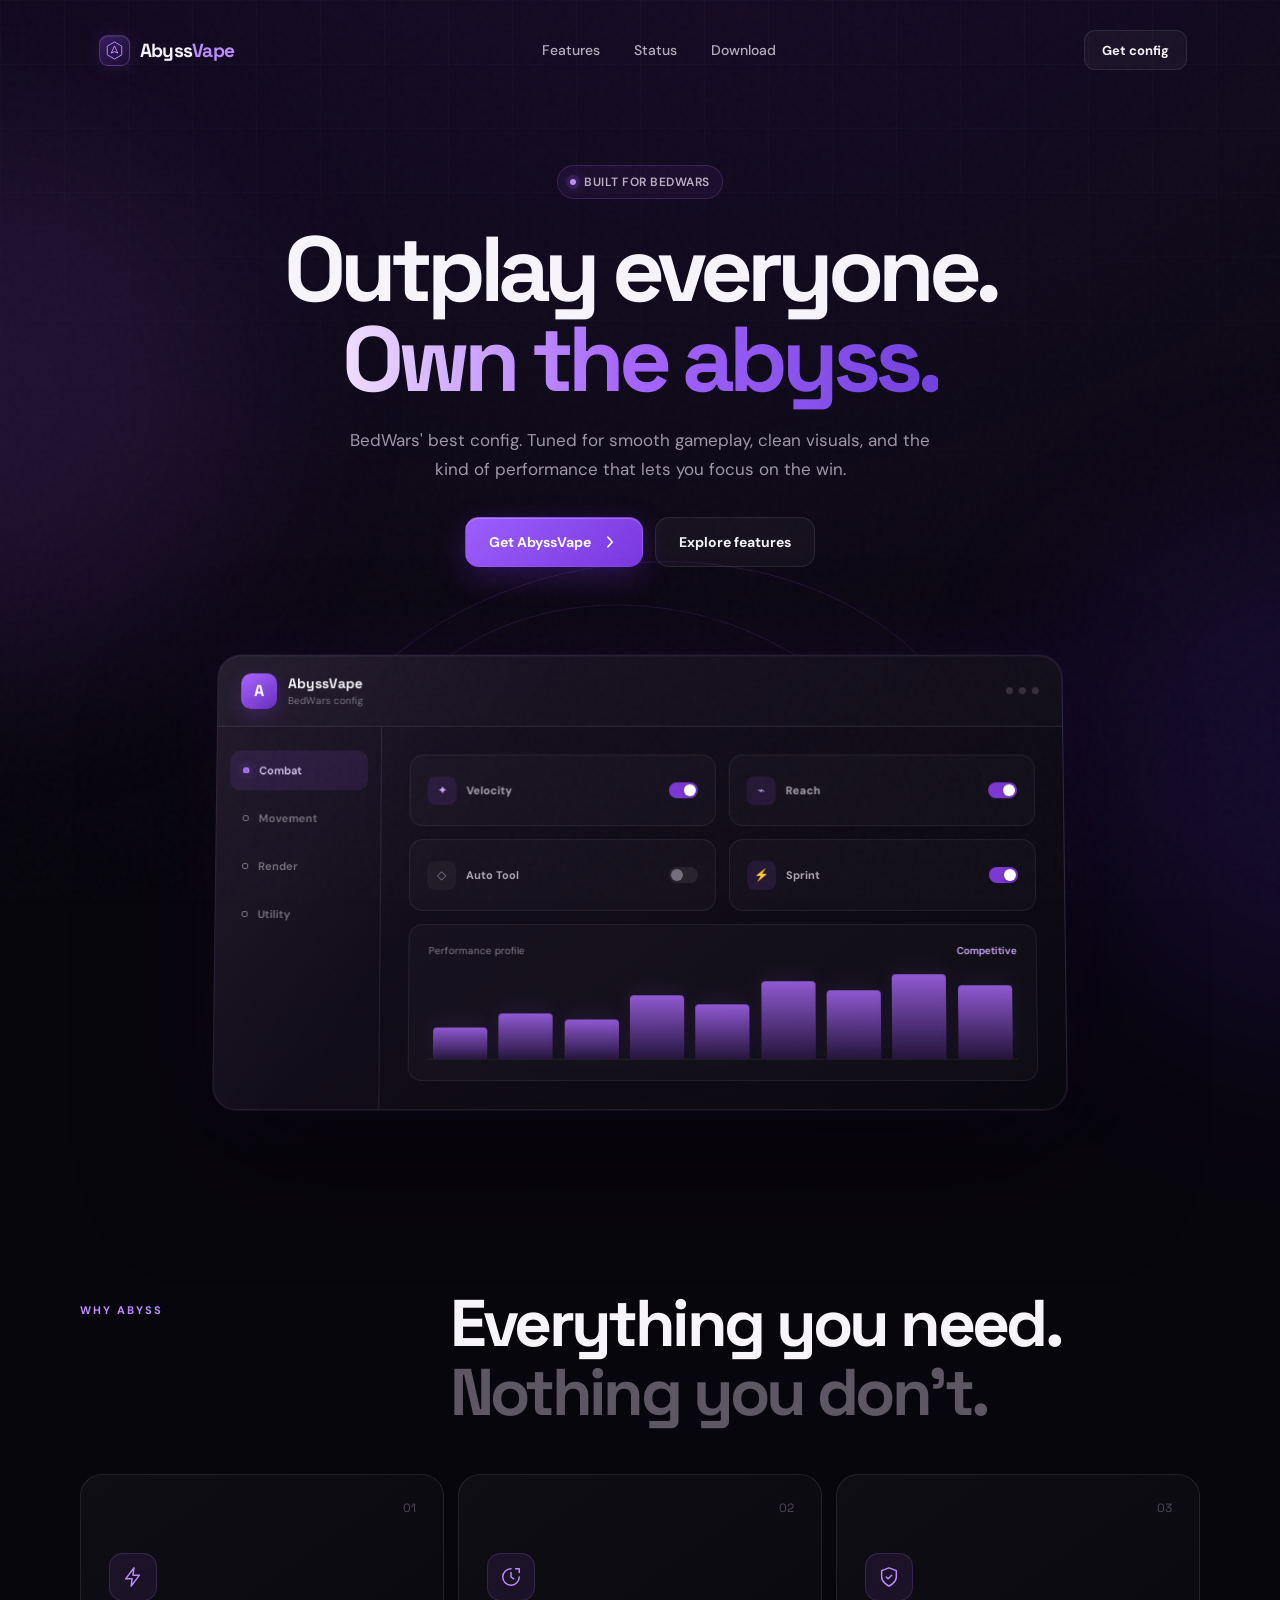
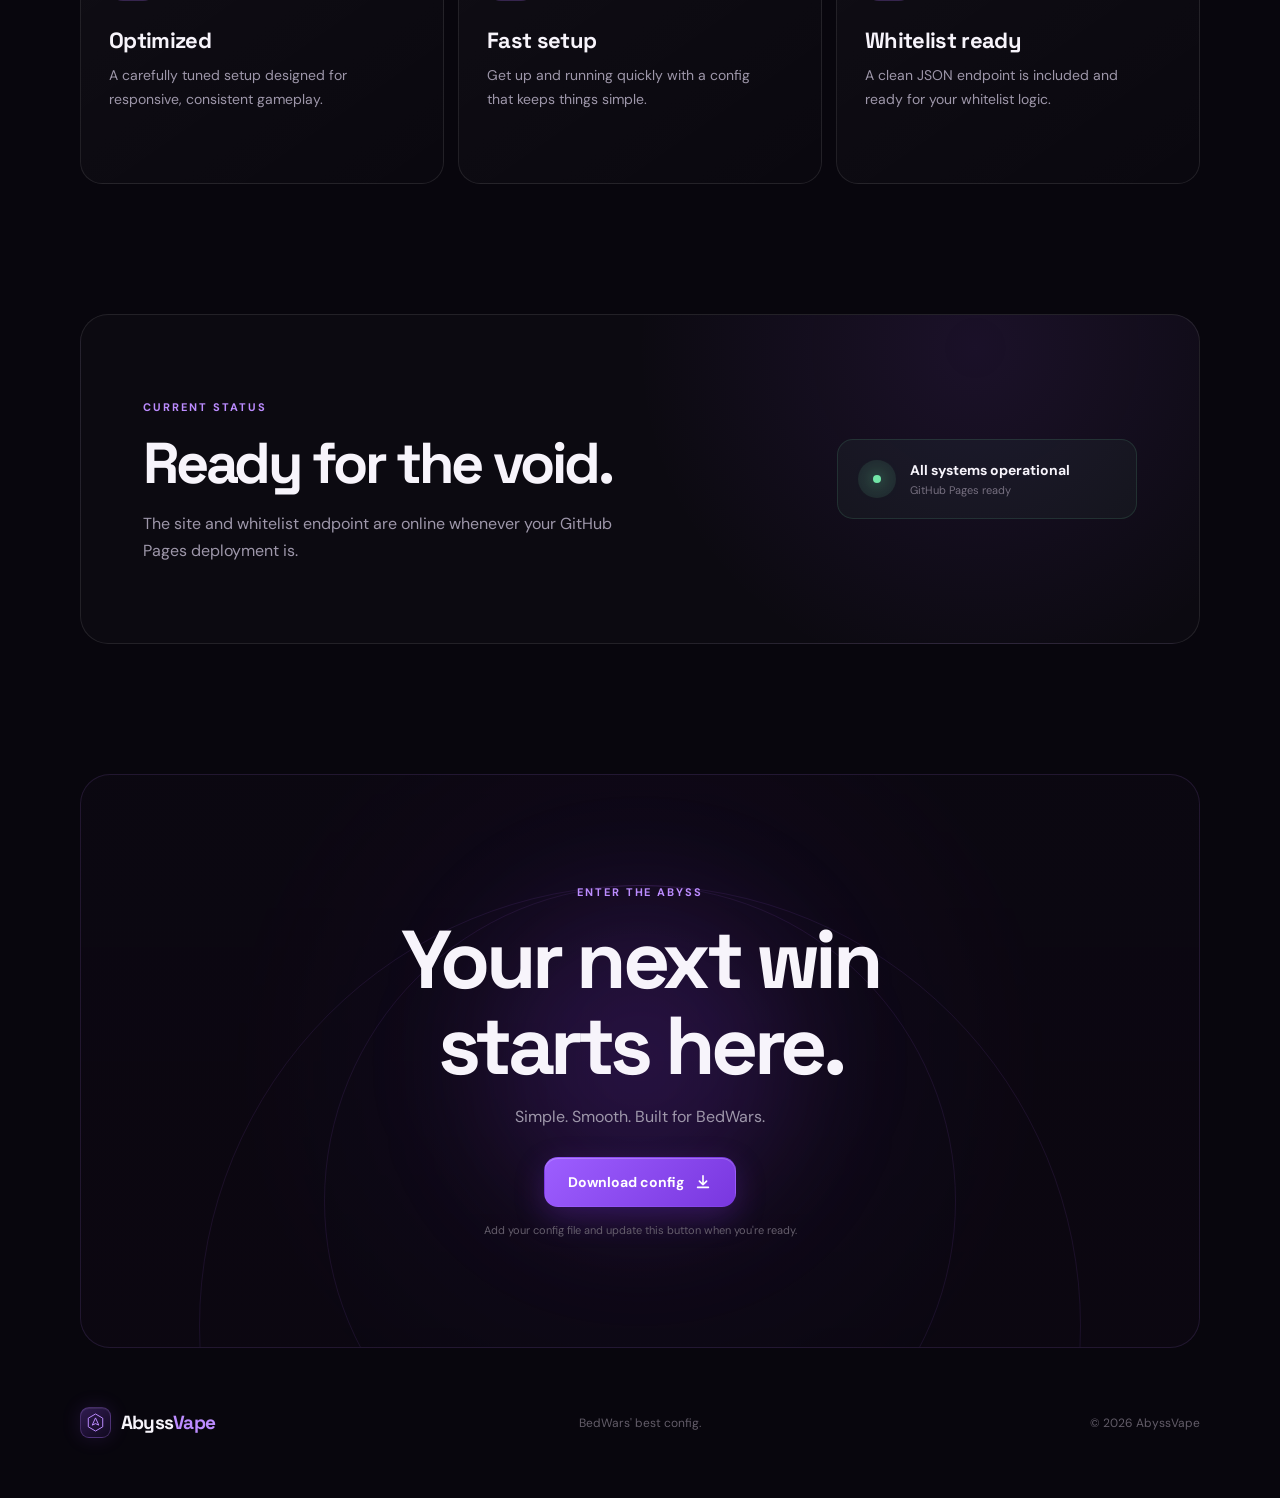
==== index.html @ 5d43f39b "Add files via upload" ====
<!doctype html>
<html lang="en">
<head>
  <meta charset="UTF-8">
  <meta name="viewport" content="width=device-width, initial-scale=1.0">
  <meta name="theme-color" content="#09070f">
  <meta name="description" content="AbyssVape — BedWars' best config. Fast, clean, and built for the void.">
  <meta property="og:title" content="AbyssVape">
  <meta property="og:description" content="BedWars' best config.">
  <meta property="og:type" content="website">
  <title>AbyssVape — BedWars' Best Config</title>
  <link rel="icon" href="assets/favicon.svg" type="image/svg+xml">
  <link rel="preconnect" href="https://fonts.googleapis.com">
  <link rel="preconnect" href="https://fonts.gstatic.com" crossorigin>
  <link href="https://fonts.googleapis.com/css2?family=DM+Sans:wght@400;500;600;700&family=Space+Grotesk:wght@500;600;700&display=swap" rel="stylesheet">
  <link rel="stylesheet" href="styles.css">
</head>
<body>
  <div class="noise" aria-hidden="true"></div>
  <div class="glow glow-one" aria-hidden="true"></div>
  <div class="glow glow-two" aria-hidden="true"></div>

  <header class="nav-wrap">
    <nav class="nav container" aria-label="Main navigation">
      <a class="brand" href="#top" aria-label="AbyssVape home">
        <span class="brand-mark" aria-hidden="true">
          <svg viewBox="0 0 32 32" role="img">
            <path d="M16 3 27 9.4v13.2L16 29 5 22.6V9.4L16 3Z"/>
            <path d="m11 20 5-11 5 11-5-2.3L11 20Z"/>
          </svg>
        </span>
        <span>Abyss<span class="accent-text">Vape</span></span>
      </a>

      <div class="nav-links">
        <a href="#features">Features</a>
        <a href="#status">Status</a>
        <a href="#download">Download</a>
      </div>

      <a class="button button-small button-ghost" href="#download">Get config</a>
    </nav>
  </header>

  <main id="top">
    <section class="hero container">
      <div class="eyebrow reveal">
        <span class="status-dot"></span>
        Built for BedWars
      </div>

      <h1 class="reveal delay-1">
        Outplay everyone.<br>
        <span class="gradient-text">Own the abyss.</span>
      </h1>

      <p class="hero-copy reveal delay-2">
        BedWars' best config. Tuned for smooth gameplay, clean visuals,
        and the kind of performance that lets you focus on the win.
      </p>

      <div class="hero-actions reveal delay-3">
        <a class="button button-primary" href="#download">
          Get AbyssVape
          <svg viewBox="0 0 20 20" aria-hidden="true">
            <path d="m7.5 4.5 5 5.5-5 5.5"/>
          </svg>
        </a>
        <a class="button button-secondary" href="#features">Explore features</a>
      </div>

      <div class="hero-visual reveal delay-4" aria-label="AbyssVape config preview">
        <div class="orbital orbital-one"></div>
        <div class="orbital orbital-two"></div>
        <div class="dashboard">
          <div class="dashboard-top">
            <div class="mini-brand">
              <span class="mini-logo">A</span>
              <div>
                <strong>AbyssVape</strong>
                <span>BedWars config</span>
              </div>
            </div>
            <div class="window-dots"><i></i><i></i><i></i></div>
          </div>

          <div class="dashboard-body">
            <aside class="sidebar" aria-hidden="true">
              <span class="side-item active"><i></i>Combat</span>
              <span class="side-item"><i></i>Movement</span>
              <span class="side-item"><i></i>Render</span>
              <span class="side-item"><i></i>Utility</span>
            </aside>

            <div class="module-grid">
              <div class="module enabled">
                <div><span class="module-icon">✦</span><strong>Velocity</strong></div>
                <span class="toggle"><i></i></span>
              </div>
              <div class="module enabled">
                <div><span class="module-icon">⌁</span><strong>Reach</strong></div>
                <span class="toggle"><i></i></span>
              </div>
              <div class="module">
                <div><span class="module-icon">◇</span><strong>Auto Tool</strong></div>
                <span class="toggle"><i></i></span>
              </div>
              <div class="module enabled">
                <div><span class="module-icon">⚡</span><strong>Sprint</strong></div>
                <span class="toggle"><i></i></span>
              </div>
              <div class="module-wide">
                <div class="module-heading">
                  <span>Performance profile</span>
                  <strong>Competitive</strong>
                </div>
                <div class="bars">
                  <i style="--h: 36%"></i><i style="--h: 52%"></i><i style="--h: 45%"></i>
                  <i style="--h: 72%"></i><i style="--h: 62%"></i><i style="--h: 88%"></i>
                  <i style="--h: 78%"></i><i style="--h: 96%"></i><i style="--h: 84%"></i>
                </div>
              </div>
            </div>
          </div>
        </div>
      </div>
    </section>

    <section class="section container" id="features">
      <div class="section-heading scroll-reveal">
        <span class="kicker">WHY ABYSS</span>
        <h2>Everything you need.<br><span class="muted">Nothing you don't.</span></h2>
      </div>

      <div class="feature-grid">
        <article class="feature-card scroll-reveal">
          <span class="feature-number">01</span>
          <div class="feature-icon">
            <svg viewBox="0 0 24 24" aria-hidden="true"><path d="m13 2-9 12h7l-1 8 9-12h-7l1-8Z"/></svg>
          </div>
          <h3>Optimized</h3>
          <p>A carefully tuned setup designed for responsive, consistent gameplay.</p>
        </article>

        <article class="feature-card scroll-reveal">
          <span class="feature-number">02</span>
          <div class="feature-icon">
            <svg viewBox="0 0 24 24" aria-hidden="true"><path d="M12 3a9 9 0 1 0 9 9"/><path d="M12 7v5l3 2"/><path d="M17 3h4v4"/></svg>
          </div>
          <h3>Fast setup</h3>
          <p>Get up and running quickly with a config that keeps things simple.</p>
        </article>

        <article class="feature-card scroll-reveal">
          <span class="feature-number">03</span>
          <div class="feature-icon">
            <svg viewBox="0 0 24 24" aria-hidden="true"><path d="M12 22s8-4 8-10V5l-8-3-8 3v7c0 6 8 10 8 10Z"/><path d="m9 12 2 2 4-4"/></svg>
          </div>
          <h3>Whitelist ready</h3>
          <p>A clean JSON endpoint is included and ready for your whitelist logic.</p>
        </article>
      </div>
    </section>

    <section class="section container" id="status">
      <div class="status-panel scroll-reveal">
        <div>
          <span class="kicker">CURRENT STATUS</span>
          <h2>Ready for the void.</h2>
          <p>The site and whitelist endpoint are online whenever your GitHub Pages deployment is.</p>
        </div>
        <div class="status-card">
          <span class="status-icon"><i></i></span>
          <div>
            <strong>All systems operational</strong>
            <span>GitHub Pages ready</span>
          </div>
        </div>
      </div>
    </section>

    <section class="section container" id="download">
      <div class="cta scroll-reveal">
        <div class="cta-glow" aria-hidden="true"></div>
        <span class="kicker">ENTER THE ABYSS</span>
        <h2>Your next win<br>starts here.</h2>
        <p>Simple. Smooth. Built for BedWars.</p>
        <a class="button button-primary" href="#" id="download-button">
          Download config
          <svg viewBox="0 0 20 20" aria-hidden="true">
            <path d="M10 3v10m0 0 4-4m-4 4L6 9M4 16h12"/>
          </svg>
        </a>
        <small id="download-note">Add your config file and update this button when you're ready.</small>
      </div>
    </section>
  </main>

  <footer class="footer container">
    <a class="brand footer-brand" href="#top">
      <span class="brand-mark" aria-hidden="true">
        <svg viewBox="0 0 32 32"><path d="M16 3 27 9.4v13.2L16 29 5 22.6V9.4L16 3Z"/><path d="m11 20 5-11 5 11-5-2.3L11 20Z"/></svg>
      </span>
      <span>Abyss<span class="accent-text">Vape</span></span>
    </a>
    <p>BedWars' best config.</p>
    <span>© <span id="year"></span> AbyssVape</span>
  </footer>

  <script src="script.js"></script>
</body>
</html>
---- styles.css ----
:root {
  --bg: #08060d;
  --bg-soft: #0d0915;
  --surface: rgba(19, 13, 29, 0.72);
  --surface-bright: rgba(30, 19, 45, 0.82);
  --border: rgba(255, 255, 255, 0.09);
  --text: #f7f4fb;
  --muted: #9e97aa;
  --purple: #9a5cff;
  --purple-bright: #bc8cff;
  --purple-deep: #5f22cc;
  --green: #72e6a7;
  --shadow: 0 24px 80px rgba(0, 0, 0, 0.48);
  --radius: 22px;
}

* {
  box-sizing: border-box;
}

html {
  scroll-behavior: smooth;
}

body {
  min-width: 320px;
  margin: 0;
  overflow-x: hidden;
  background:
    radial-gradient(circle at 50% -20%, rgba(118, 55, 204, 0.2), transparent 42%),
    var(--bg);
  color: var(--text);
  font-family: "DM Sans", sans-serif;
  -webkit-font-smoothing: antialiased;
}

body::before {
  position: fixed;
  z-index: -3;
  inset: 0;
  background-image:
    linear-gradient(rgba(255, 255, 255, 0.018) 1px, transparent 1px),
    linear-gradient(90deg, rgba(255, 255, 255, 0.018) 1px, transparent 1px);
  background-size: 64px 64px;
  mask-image: linear-gradient(to bottom, black, transparent 75%);
  content: "";
  pointer-events: none;
}

a {
  color: inherit;
  text-decoration: none;
}

button,
a {
  -webkit-tap-highlight-color: transparent;
}

.container {
  width: min(1120px, calc(100% - 40px));
  margin-inline: auto;
}

.noise {
  position: fixed;
  z-index: 20;
  inset: 0;
  opacity: 0.025;
  background-image: url("data:image/svg+xml,%3Csvg viewBox='0 0 180 180' xmlns='http://www.w3.org/2000/svg'%3E%3Cfilter id='n'%3E%3CfeTurbulence type='fractalNoise' baseFrequency='.9' numOctaves='4' stitchTiles='stitch'/%3E%3C/filter%3E%3Crect width='100%25' height='100%25' filter='url(%23n)' opacity='.8'/%3E%3C/svg%3E");
  pointer-events: none;
}

.glow {
  position: absolute;
  z-index: -2;
  width: 520px;
  height: 520px;
  border-radius: 50%;
  filter: blur(100px);
  opacity: 0.12;
  pointer-events: none;
}

.glow-one {
  top: 140px;
  left: -280px;
  background: #a854ff;
}

.glow-two {
  top: 520px;
  right: -300px;
  background: #6d2cff;
}

.nav-wrap {
  position: fixed;
  z-index: 10;
  top: 0;
  right: 0;
  left: 0;
  padding-top: 18px;
  transition: padding 0.35s ease;
}

.nav-wrap.scrolled {
  padding-top: 10px;
}

.nav {
  display: flex;
  align-items: center;
  justify-content: space-between;
  height: 64px;
  padding: 0 12px 0 18px;
  border: 1px solid transparent;
  border-radius: 18px;
  transition: background 0.35s ease, border 0.35s ease, box-shadow 0.35s ease, backdrop-filter 0.35s ease;
}

.nav-wrap.scrolled .nav {
  border-color: var(--border);
  background: rgba(10, 7, 15, 0.75);
  box-shadow: 0 12px 40px rgba(0, 0, 0, 0.28);
  backdrop-filter: blur(20px);
}

.brand {
  display: inline-flex;
  align-items: center;
  gap: 10px;
  font-family: "Space Grotesk", sans-serif;
  font-size: 19px;
  font-weight: 700;
  letter-spacing: -0.04em;
}

.brand-mark {
  display: grid;
  width: 31px;
  height: 31px;
  place-items: center;
  border: 1px solid rgba(184, 127, 255, 0.28);
  border-radius: 9px;
  background: linear-gradient(145deg, rgba(151, 83, 255, 0.28), rgba(87, 33, 167, 0.12));
  box-shadow: inset 0 1px rgba(255, 255, 255, 0.08), 0 0 20px rgba(153, 83, 255, 0.14);
}

.brand-mark svg {
  width: 21px;
  fill: none;
  stroke: var(--purple-bright);
  stroke-linejoin: round;
  stroke-width: 1.5;
}

.accent-text {
  color: var(--purple-bright);
}

.nav-links {
  display: flex;
  gap: 34px;
  color: #b5afbe;
  font-size: 14px;
  font-weight: 500;
}

.nav-links a {
  transition: color 0.25s ease;
}

.nav-links a:hover {
  color: #fff;
}

.button {
  display: inline-flex;
  align-items: center;
  justify-content: center;
  min-height: 50px;
  padding: 0 23px;
  gap: 10px;
  border: 1px solid transparent;
  border-radius: 14px;
  font-size: 14px;
  font-weight: 700;
  transition: transform 0.25s cubic-bezier(.2,.8,.2,1), box-shadow 0.25s ease, border-color 0.25s ease, background 0.25s ease;
}

.button:hover {
  transform: translateY(-2px);
}

.button:active {
  transform: translateY(0) scale(0.98);
}

.button svg {
  width: 18px;
  fill: none;
  stroke: currentColor;
  stroke-linecap: round;
  stroke-linejoin: round;
  stroke-width: 1.8;
}

.button-small {
  min-height: 40px;
  padding: 0 17px;
  border-radius: 11px;
  font-size: 13px;
}

.button-ghost {
  border-color: var(--border);
  background: rgba(255, 255, 255, 0.035);
}

.button-ghost:hover,
.button-secondary:hover {
  border-color: rgba(176, 119, 255, 0.32);
  background: rgba(155, 91, 255, 0.09);
}

.button-primary {
  color: white;
  background: linear-gradient(135deg, #9d5eff, #7937df);
  box-shadow: 0 10px 30px rgba(125, 52, 225, 0.28), inset 0 1px rgba(255, 255, 255, 0.22);
}

.button-primary:hover {
  box-shadow: 0 16px 38px rgba(125, 52, 225, 0.4), inset 0 1px rgba(255, 255, 255, 0.25);
}

.button-secondary {
  border-color: var(--border);
  background: rgba(255, 255, 255, 0.035);
}

.hero {
  display: flex;
  align-items: center;
  flex-direction: column;
  min-height: 100vh;
  padding-top: 165px;
  text-align: center;
}

.eyebrow {
  display: inline-flex;
  align-items: center;
  padding: 8px 12px;
  gap: 8px;
  border: 1px solid rgba(177, 111, 255, 0.2);
  border-radius: 99px;
  color: #b9afc5;
  background: rgba(139, 76, 223, 0.07);
  font-size: 12px;
  font-weight: 600;
  letter-spacing: 0.04em;
  text-transform: uppercase;
}

.status-dot {
  width: 6px;
  height: 6px;
  border-radius: 50%;
  background: var(--purple-bright);
  box-shadow: 0 0 0 4px rgba(174, 105, 255, 0.11), 0 0 14px var(--purple);
}

.hero h1 {
  max-width: 900px;
  margin: 25px 0 22px;
  font-family: "Space Grotesk", sans-serif;
  font-size: clamp(54px, 7.2vw, 92px);
  line-height: 0.98;
  letter-spacing: -0.066em;
}

.gradient-text {
  color: transparent;
  background: linear-gradient(90deg, #f0dfff 0%, #a968ff 46%, #7240de 100%);
  background-clip: text;
  -webkit-background-clip: text;
}

.hero-copy {
  max-width: 590px;
  margin: 0;
  color: var(--muted);
  font-size: 17px;
  line-height: 1.7;
}

.hero-actions {
  display: flex;
  margin-top: 33px;
  gap: 12px;
}

.reveal {
  opacity: 0;
  animation: reveal 0.8s cubic-bezier(.2,.8,.2,1) forwards;
}

.delay-1 { animation-delay: 0.08s; }
.delay-2 { animation-delay: 0.16s; }
.delay-3 { animation-delay: 0.24s; }
.delay-4 { animation-delay: 0.35s; }

@keyframes reveal {
  from { opacity: 0; transform: translateY(24px); }
  to { opacity: 1; transform: translateY(0); }
}

.hero-visual {
  position: relative;
  width: min(850px, 100%);
  margin: 86px auto 50px;
  perspective: 1200px;
}

.dashboard {
  position: relative;
  z-index: 2;
  overflow: hidden;
  width: 100%;
  border: 1px solid rgba(207, 170, 255, 0.15);
  border-radius: 24px;
  background: linear-gradient(145deg, rgba(25, 17, 36, 0.96), rgba(10, 8, 15, 0.96));
  box-shadow: 0 45px 120px rgba(0, 0, 0, 0.55), 0 0 80px rgba(112, 48, 190, 0.11), inset 0 1px rgba(255, 255, 255, 0.045);
  text-align: left;
  transform: rotateX(2deg);
  transition: transform 0.2s ease-out;
}

.dashboard::after {
  position: absolute;
  inset: 0;
  border-radius: inherit;
  background: linear-gradient(120deg, rgba(255,255,255,.045), transparent 32%);
  content: "";
  pointer-events: none;
}

.dashboard-top {
  display: flex;
  align-items: center;
  justify-content: space-between;
  height: 72px;
  padding: 0 23px;
  border-bottom: 1px solid var(--border);
  background: rgba(255, 255, 255, 0.012);
}

.mini-brand {
  display: flex;
  align-items: center;
  gap: 11px;
}

.mini-logo {
  display: grid;
  width: 36px;
  height: 36px;
  place-items: center;
  border-radius: 10px;
  color: white;
  background: linear-gradient(145deg, #a65fff, #6326bd);
  box-shadow: 0 7px 18px rgba(127, 53, 214, 0.25);
  font-family: "Space Grotesk", sans-serif;
  font-weight: 700;
}

.mini-brand div {
  display: flex;
  flex-direction: column;
}

.mini-brand strong {
  font-family: "Space Grotesk", sans-serif;
  font-size: 14px;
}

.mini-brand span:last-child {
  margin-top: 2px;
  color: #777080;
  font-size: 10px;
}

.window-dots {
  display: flex;
  gap: 6px;
}

.window-dots i {
  width: 7px;
  height: 7px;
  border-radius: 50%;
  background: #37313d;
}

.dashboard-body {
  display: grid;
  grid-template-columns: 165px 1fr;
  min-height: 370px;
}

.sidebar {
  display: flex;
  flex-direction: column;
  padding: 24px 13px;
  gap: 8px;
  border-right: 1px solid var(--border);
}

.side-item {
  display: flex;
  align-items: center;
  height: 40px;
  padding: 0 13px;
  gap: 10px;
  border-radius: 10px;
  color: #746d7d;
  font-size: 11px;
  font-weight: 600;
}

.side-item i {
  width: 6px;
  height: 6px;
  border: 1px solid currentColor;
  border-radius: 2px;
}

.side-item.active {
  color: #d6c1ef;
  background: rgba(153, 84, 242, 0.12);
}

.side-item.active i {
  border-color: var(--purple-bright);
  background: var(--purple);
  box-shadow: 0 0 10px rgba(166, 88, 255, 0.6);
}

.module-grid {
  display: grid;
  grid-template-columns: 1fr 1fr;
  padding: 28px;
  gap: 13px;
}

.module,
.module-wide {
  border: 1px solid rgba(255, 255, 255, 0.065);
  border-radius: 14px;
  background: rgba(255, 255, 255, 0.022);
}

.module {
  display: flex;
  align-items: center;
  justify-content: space-between;
  min-height: 72px;
  padding: 0 17px;
}

.module > div {
  display: flex;
  align-items: center;
  gap: 10px;
}

.module strong {
  color: #aaa3b1;
  font-size: 11px;
}

.module-icon {
  display: grid;
  width: 29px;
  height: 29px;
  place-items: center;
  border-radius: 8px;
  color: #8d8498;
  background: rgba(255, 255, 255, 0.04);
  font-size: 12px;
}

.module.enabled .module-icon {
  color: #cfa7ff;
  background: rgba(153, 84, 242, 0.12);
}

.toggle {
  display: flex;
  align-items: center;
  width: 29px;
  height: 16px;
  padding: 2px;
  border-radius: 99px;
  background: #27222d;
}

.toggle i {
  width: 12px;
  height: 12px;
  border-radius: 50%;
  background: #746d7d;
}

.enabled .toggle {
  justify-content: flex-end;
  background: #7b37d3;
}

.enabled .toggle i {
  background: white;
  box-shadow: 0 1px 4px rgba(0, 0, 0, 0.25);
}

.module-wide {
  grid-column: 1 / -1;
  min-height: 156px;
  padding: 19px;
}

.module-heading {
  display: flex;
  align-items: center;
  justify-content: space-between;
  color: #837b8c;
  font-size: 10px;
}

.module-heading strong {
  color: #cba8f8;
  font-weight: 600;
}

.bars {
  display: flex;
  align-items: flex-end;
  height: 88px;
  margin-top: 14px;
  padding: 0 5px;
  gap: 11px;
  border-bottom: 1px solid rgba(255, 255, 255, 0.06);
}

.bars i {
  flex: 1;
  height: var(--h);
  min-width: 8px;
  border-radius: 4px 4px 0 0;
  background: linear-gradient(to top, rgba(104, 41, 190, 0.22), rgba(174, 107, 255, 0.8));
  box-shadow: 0 -6px 20px rgba(157, 84, 255, 0.08);
  animation: bars 1.4s cubic-bezier(.2,.8,.2,1) both;
  transform-origin: bottom;
}

@keyframes bars {
  from { transform: scaleY(0); }
  to { transform: scaleY(1); }
}

.orbital {
  position: absolute;
  z-index: 0;
  border: 1px solid rgba(163, 94, 255, 0.12);
  border-radius: 50%;
}

.orbital-one {
  top: -90px;
  left: 9%;
  width: 82%;
  height: 540px;
  transform: rotate(-8deg);
}

.orbital-two {
  top: -46px;
  left: 17%;
  width: 66%;
  height: 460px;
  transform: rotate(12deg);
}

.section {
  padding-top: 130px;
}

.section-heading {
  display: flex;
  align-items: flex-end;
  justify-content: space-between;
  margin-bottom: 48px;
}

.kicker {
  color: var(--purple-bright);
  font-size: 11px;
  font-weight: 700;
  letter-spacing: 0.18em;
}

.section-heading .kicker {
  align-self: flex-start;
  margin-top: 14px;
}

.section h2 {
  margin: 0;
  font-family: "Space Grotesk", sans-serif;
  font-size: clamp(40px, 5.2vw, 66px);
  line-height: 1.04;
  letter-spacing: -0.055em;
}

.section-heading h2 {
  width: 67%;
}

.muted {
  color: #5d5764;
}

.feature-grid {
  display: grid;
  grid-template-columns: repeat(3, 1fr);
  gap: 14px;
}

.feature-card {
  position: relative;
  overflow: hidden;
  min-height: 310px;
  padding: 28px;
  border: 1px solid var(--border);
  border-radius: var(--radius);
  background: linear-gradient(145deg, rgba(255,255,255,.035), rgba(255,255,255,.012));
  transition: transform 0.35s cubic-bezier(.2,.8,.2,1), border-color 0.35s ease, background 0.35s ease;
}

.feature-card::before {
  position: absolute;
  top: -100px;
  left: -100px;
  width: 220px;
  height: 220px;
  border-radius: 50%;
  background: rgba(145, 67, 243, 0.12);
  filter: blur(50px);
  content: "";
  opacity: 0;
  transition: opacity 0.35s ease;
}

.feature-card:hover {
  border-color: rgba(177, 113, 255, 0.25);
  background: linear-gradient(145deg, rgba(145, 77, 229, 0.07), rgba(255,255,255,.012));
  transform: translateY(-7px);
}

.feature-card:hover::before {
  opacity: 1;
}

.feature-number {
  position: absolute;
  top: 25px;
  right: 27px;
  color: #4e4854;
  font-family: "Space Grotesk", sans-serif;
  font-size: 12px;
}

.feature-icon {
  display: grid;
  width: 48px;
  height: 48px;
  margin-top: 50px;
  place-items: center;
  border: 1px solid rgba(183, 123, 255, 0.18);
  border-radius: 14px;
  color: var(--purple-bright);
  background: rgba(152, 83, 241, 0.09);
}

.feature-icon svg {
  width: 22px;
  fill: none;
  stroke: currentColor;
  stroke-linecap: round;
  stroke-linejoin: round;
  stroke-width: 1.6;
}

.feature-card h3 {
  margin: 25px 0 10px;
  font-family: "Space Grotesk", sans-serif;
  font-size: 22px;
  letter-spacing: -0.03em;
}

.feature-card p {
  max-width: 280px;
  margin: 0;
  color: var(--muted);
  font-size: 14px;
  line-height: 1.7;
}

.status-panel {
  display: flex;
  align-items: center;
  justify-content: space-between;
  min-height: 330px;
  padding: 55px 62px;
  border: 1px solid var(--border);
  border-radius: 28px;
  background:
    radial-gradient(circle at 80% 10%, rgba(139, 66, 231, 0.11), transparent 36%),
    rgba(255, 255, 255, 0.018);
}

.status-panel h2 {
  margin-top: 18px;
  font-size: clamp(38px, 4.5vw, 58px);
}

.status-panel p {
  max-width: 500px;
  margin: 16px 0 0;
  color: var(--muted);
  line-height: 1.7;
}

.status-card {
  display: flex;
  align-items: center;
  min-width: 300px;
  padding: 20px;
  gap: 14px;
  border: 1px solid rgba(114, 230, 167, 0.13);
  border-radius: 16px;
  background: rgba(114, 230, 167, 0.045);
}

.status-icon {
  display: grid;
  width: 38px;
  height: 38px;
  flex: 0 0 38px;
  place-items: center;
  border-radius: 50%;
  background: rgba(114, 230, 167, 0.1);
}

.status-icon i {
  width: 8px;
  height: 8px;
  border-radius: 50%;
  background: var(--green);
  box-shadow: 0 0 16px rgba(114, 230, 167, 0.8);
  animation: pulse 2s ease-in-out infinite;
}

@keyframes pulse {
  50% { box-shadow: 0 0 4px rgba(114, 230, 167, 0.3); opacity: 0.75; }
}

.status-card div {
  display: flex;
  flex-direction: column;
}

.status-card strong {
  font-size: 14px;
}

.status-card div span {
  margin-top: 4px;
  color: #777080;
  font-size: 11px;
}

.cta {
  position: relative;
  display: flex;
  align-items: center;
  overflow: hidden;
  flex-direction: column;
  padding: 110px 25px;
  border: 1px solid rgba(185, 130, 255, 0.13);
  border-radius: 30px;
  background:
    linear-gradient(rgba(12, 8, 18, 0.82), rgba(12, 8, 18, 0.88)),
    radial-gradient(circle at center, #3a1766, transparent 65%);
  text-align: center;
}

.cta::before,
.cta::after {
  position: absolute;
  border: 1px solid rgba(171, 100, 255, 0.1);
  border-radius: 50%;
  content: "";
}

.cta::before {
  width: 630px;
  height: 630px;
}

.cta::after {
  width: 880px;
  height: 880px;
}

.cta-glow {
  position: absolute;
  top: 50%;
  left: 50%;
  width: 300px;
  height: 300px;
  border-radius: 50%;
  background: rgba(130, 54, 222, 0.17);
  filter: blur(60px);
  transform: translate(-50%, -50%);
}

.cta > *:not(.cta-glow) {
  position: relative;
  z-index: 1;
}

.cta h2 {
  margin: 18px 0 18px;
  font-size: clamp(50px, 7vw, 82px);
}

.cta p {
  margin: 0 0 30px;
  color: var(--muted);
}

.cta small {
  margin-top: 16px;
  color: #655e6c;
  font-size: 11px;
}

.footer {
  display: grid;
  grid-template-columns: 1fr auto 1fr;
  align-items: center;
  min-height: 150px;
  color: #625c68;
  font-size: 12px;
}

.footer-brand {
  color: var(--text);
}

.footer p {
  margin: 0;
}

.footer > span {
  justify-self: end;
}

.scroll-reveal {
  opacity: 0;
  transform: translateY(28px);
  transition: opacity 0.8s ease, transform 0.8s cubic-bezier(.2,.8,.2,1);
}

.scroll-reveal.visible {
  opacity: 1;
  transform: translateY(0);
}

@media (max-width: 820px) {
  .nav-links {
    display: none;
  }

  .hero {
    padding-top: 145px;
  }

  .hero-visual {
    margin-top: 68px;
  }

  .dashboard-body {
    grid-template-columns: 120px 1fr;
  }

  .sidebar {
    padding-inline: 8px;
  }

  .side-item {
    padding-inline: 8px;
    font-size: 9px;
  }

  .module-grid {
    padding: 18px;
  }

  .feature-grid {
    grid-template-columns: 1fr;
  }

  .feature-card {
    min-height: 260px;
  }

  .feature-icon {
    margin-top: 30px;
  }

  .status-panel {
    align-items: flex-start;
    flex-direction: column;
    padding: 45px;
    gap: 35px;
  }

  .status-card {
    min-width: 0;
    width: 100%;
  }
}

@media (max-width: 560px) {
  .container {
    width: min(100% - 24px, 1120px);
  }

  .nav-wrap {
    padding-top: 8px;
  }

  .nav {
    padding-left: 12px;
  }

  .nav .button {
    display: none;
  }

  .hero {
    min-height: auto;
    padding-top: 130px;
  }

  .hero h1 {
    font-size: clamp(48px, 15vw, 67px);
  }

  .hero-copy {
    font-size: 15px;
  }

  .hero-actions {
    width: 100%;
    flex-direction: column;
  }

  .hero-actions .button {
    width: 100%;
  }

  .hero-visual {
    margin-top: 55px;
  }

  .dashboard {
    border-radius: 18px;
  }

  .dashboard-top {
    height: 60px;
    padding-inline: 15px;
  }

  .dashboard-body {
    display: block;
    min-height: 310px;
  }

  .sidebar {
    display: none;
  }

  .module-grid {
    padding: 13px;
    gap: 9px;
  }

  .module {
    min-height: 62px;
    padding-inline: 11px;
  }

  .module strong {
    font-size: 9px;
  }

  .module-icon {
    width: 25px;
    height: 25px;
  }

  .toggle {
    width: 25px;
    height: 14px;
  }

  .toggle i {
    width: 10px;
    height: 10px;
  }

  .module-wide {
    min-height: 135px;
  }

  .bars {
    height: 73px;
    gap: 6px;
  }

  .section {
    padding-top: 95px;
  }

  .section-heading {
    align-items: flex-start;
    flex-direction: column;
    gap: 22px;
  }

  .section-heading h2 {
    width: 100%;
  }

  .status-panel {
    padding: 35px 23px;
    border-radius: 22px;
  }

  .status-card {
    align-items: flex-start;
  }

  .cta {
    padding: 84px 18px;
    border-radius: 22px;
  }

  .footer {
    grid-template-columns: 1fr auto;
    padding: 45px 5px;
    gap: 24px;
  }

  .footer p {
    display: none;
  }
}

@media (prefers-reduced-motion: reduce) {
  html {
    scroll-behavior: auto;
  }

  *,
  *::before,
  *::after {
    animation-duration: 0.01ms !important;
    animation-iteration-count: 1 !important;
    scroll-behavior: auto !important;
    transition-duration: 0.01ms !important;
  }
}
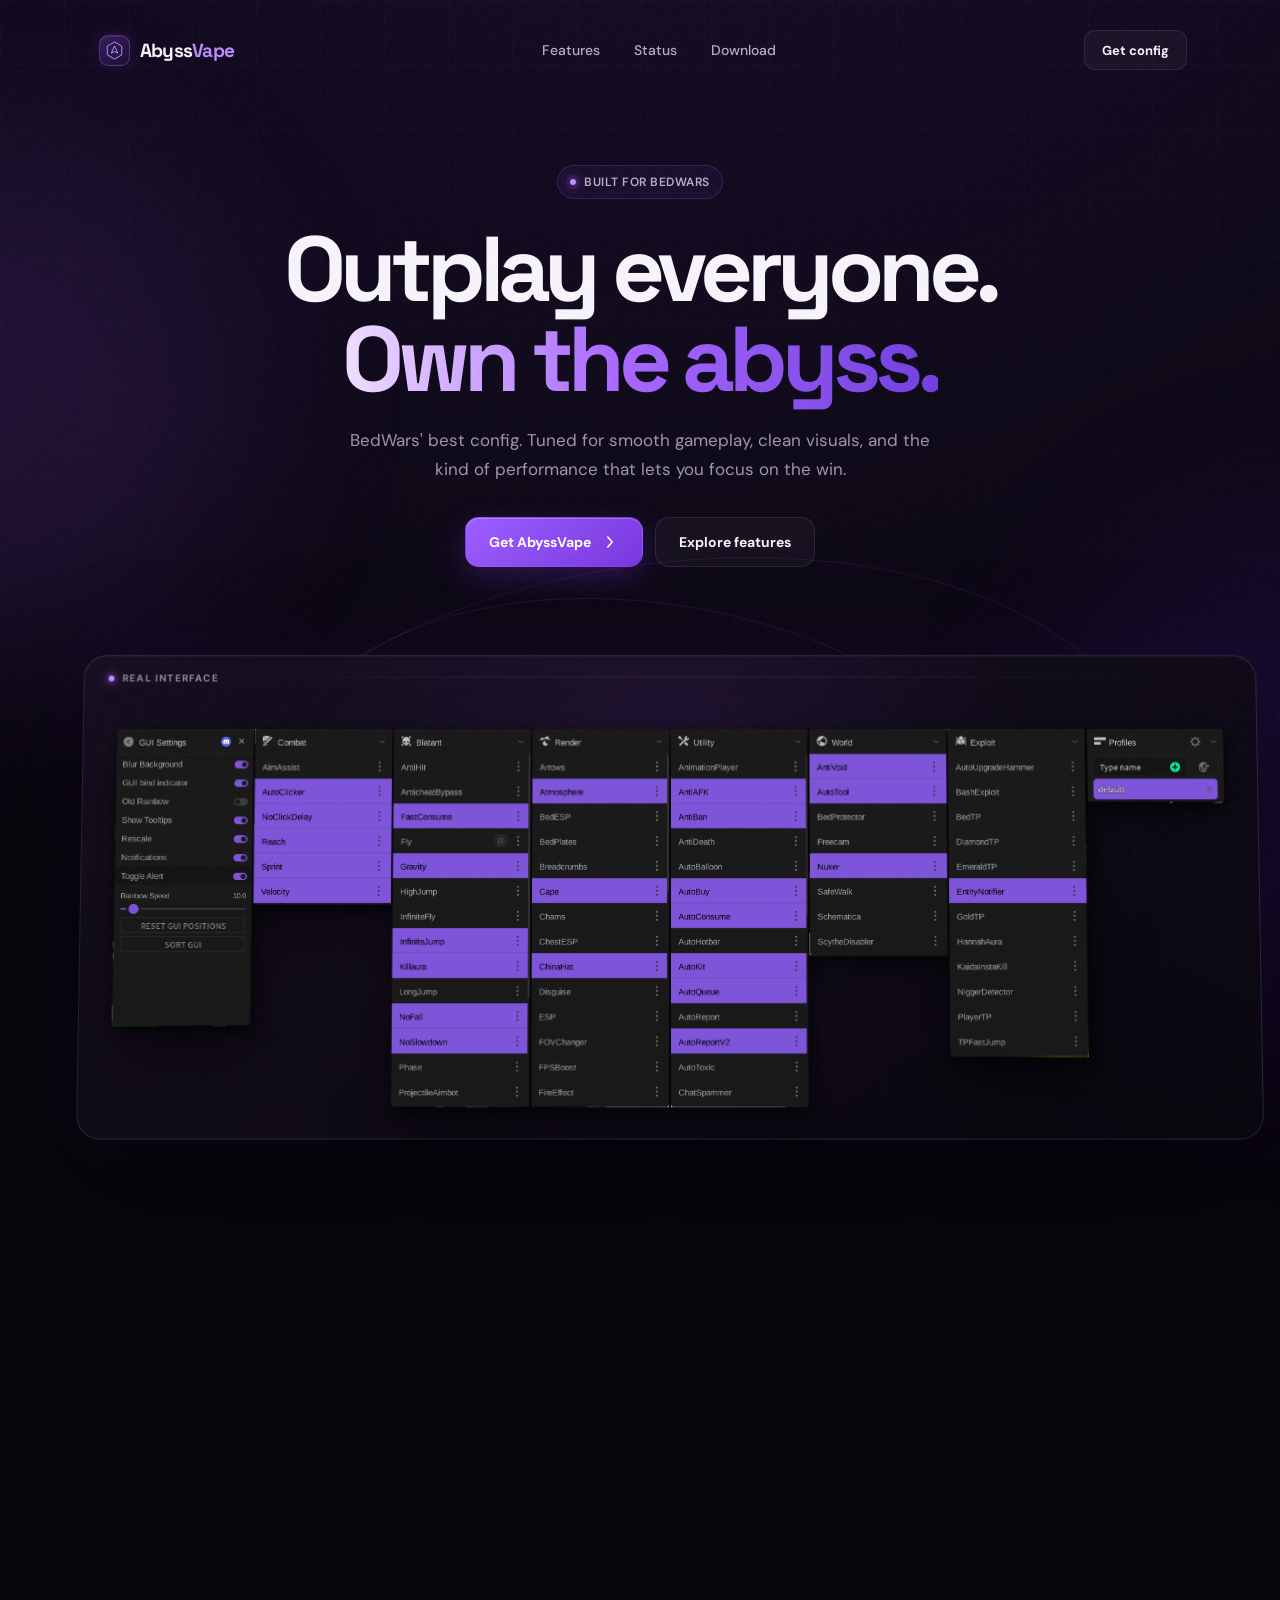
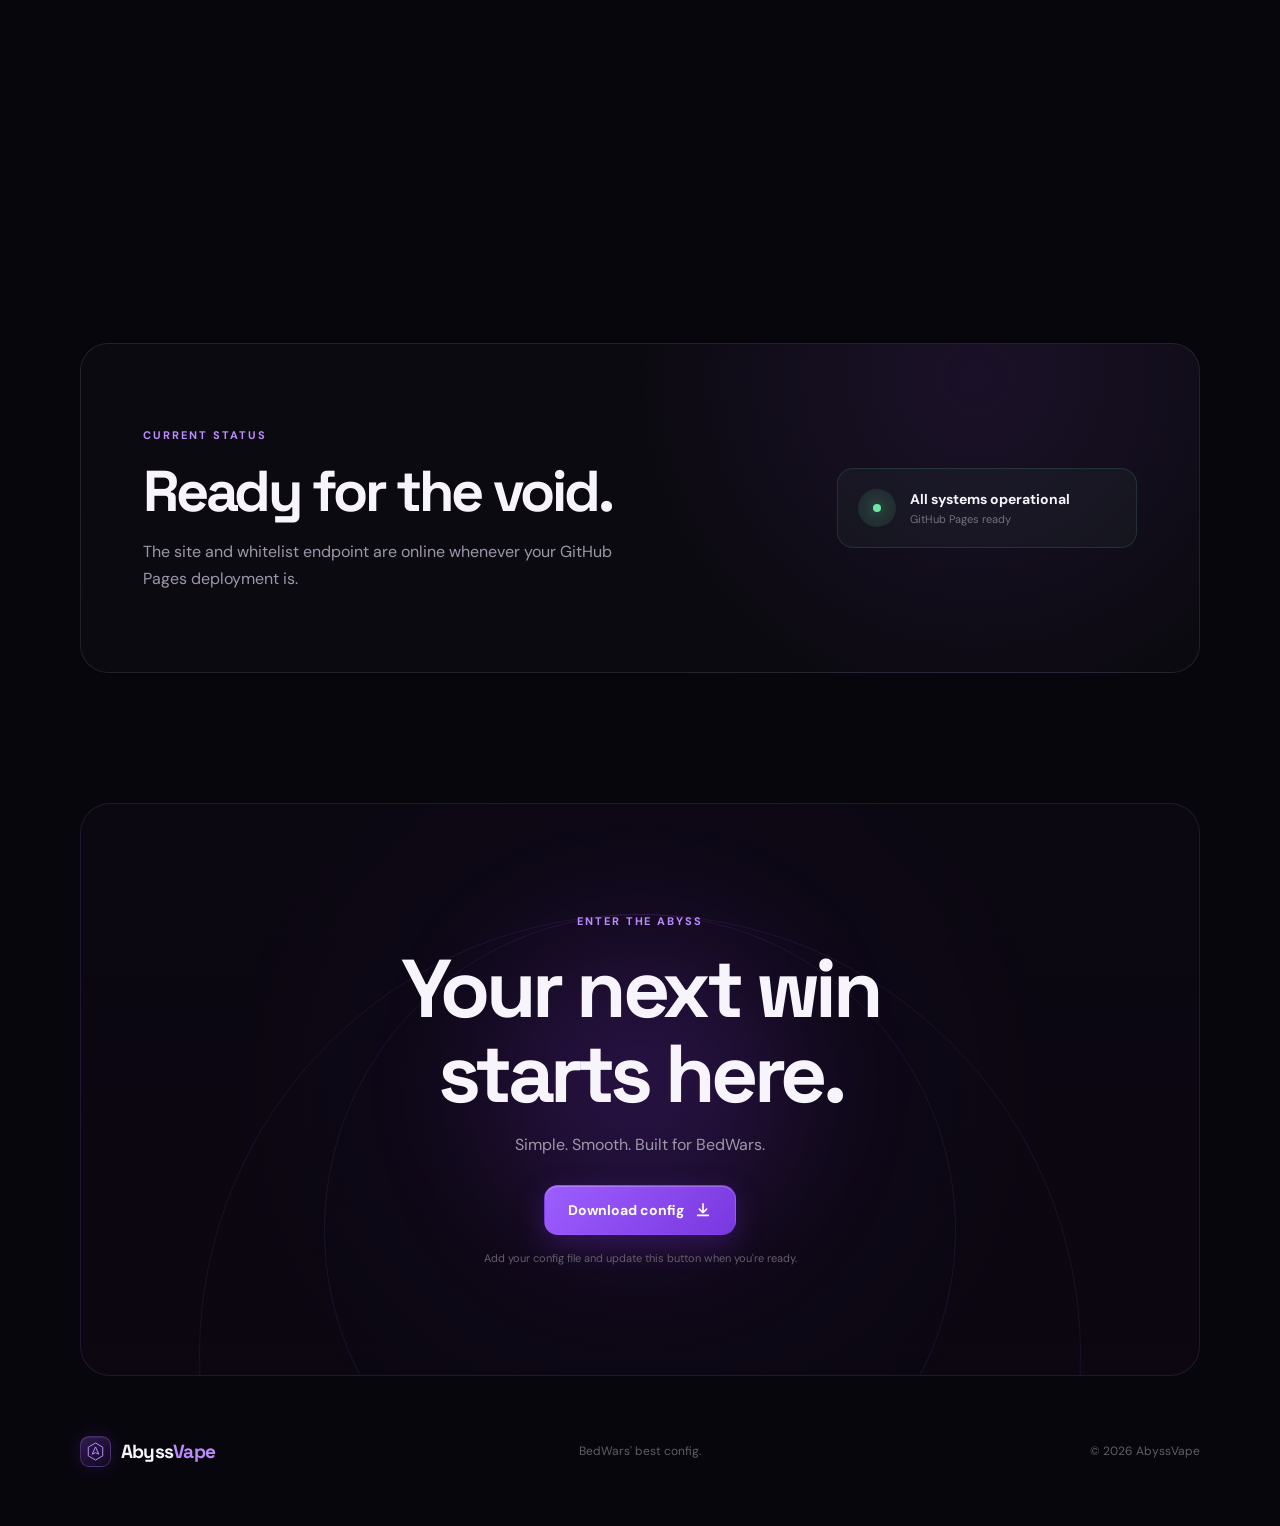
==== commit 1005338f: "Add files via upload" ====
--- a/index.html
+++ b/index.html
@@ -69,59 +69,15 @@
         <a class="button button-secondary" href="#features">Explore features</a>
       </div>
 
-      <div class="hero-visual reveal delay-4" aria-label="AbyssVape config preview">
+      <div class="hero-visual real-showcase reveal delay-4" aria-label="AbyssVape interface preview">
         <div class="orbital orbital-one"></div>
         <div class="orbital orbital-two"></div>
-        <div class="dashboard">
-          <div class="dashboard-top">
-            <div class="mini-brand">
-              <span class="mini-logo">A</span>
-              <div>
-                <strong>AbyssVape</strong>
-                <span>BedWars config</span>
-              </div>
-            </div>
-            <div class="window-dots"><i></i><i></i><i></i></div>
+        <div class="showcase-frame">
+          <div class="showcase-label">
+            <span class="status-dot"></span>
+            Real interface
           </div>
-
-          <div class="dashboard-body">
-            <aside class="sidebar" aria-hidden="true">
-              <span class="side-item active"><i></i>Combat</span>
-              <span class="side-item"><i></i>Movement</span>
-              <span class="side-item"><i></i>Render</span>
-              <span class="side-item"><i></i>Utility</span>
-            </aside>
-
-            <div class="module-grid">
-              <div class="module enabled">
-                <div><span class="module-icon">✦</span><strong>Velocity</strong></div>
-                <span class="toggle"><i></i></span>
-              </div>
-              <div class="module enabled">
-                <div><span class="module-icon">⌁</span><strong>Reach</strong></div>
-                <span class="toggle"><i></i></span>
-              </div>
-              <div class="module">
-                <div><span class="module-icon">◇</span><strong>Auto Tool</strong></div>
-                <span class="toggle"><i></i></span>
-              </div>
-              <div class="module enabled">
-                <div><span class="module-icon">⚡</span><strong>Sprint</strong></div>
-                <span class="toggle"><i></i></span>
-              </div>
-              <div class="module-wide">
-                <div class="module-heading">
-                  <span>Performance profile</span>
-                  <strong>Competitive</strong>
-                </div>
-                <div class="bars">
-                  <i style="--h: 36%"></i><i style="--h: 52%"></i><i style="--h: 45%"></i>
-                  <i style="--h: 72%"></i><i style="--h: 62%"></i><i style="--h: 88%"></i>
-                  <i style="--h: 78%"></i><i style="--h: 96%"></i><i style="--h: 84%"></i>
-                </div>
-              </div>
-            </div>
-          </div>
+          <img class="showcase-image" src="assets/abyss-ui.png" alt="AbyssVape interface with Combat, Blatant, Render, Utility, World, Exploit, and Profiles panels">
         </div>
       </div>
     </section>
@@ -156,8 +112,8 @@
           <div class="feature-icon">
             <svg viewBox="0 0 24 24" aria-hidden="true"><path d="M12 22s8-4 8-10V5l-8-3-8 3v7c0 6 8 10 8 10Z"/><path d="m9 12 2 2 4-4"/></svg>
           </div>
-          <h3>Whitelist ready</h3>
-          <p>A clean JSON endpoint is included and ready for your whitelist logic.</p>
+          <h3>Abyss Plus</h3>
+          <p>ID-based premium access powered by a simple JSON whitelist endpoint.</p>
         </article>
       </div>
     </section>
--- a/styles.css
+++ b/styles.css
@@ -337,6 +337,56 @@
   transition: transform 0.2s ease-out;
 }
 
+.real-showcase {
+  width: min(1180px, 108%);
+  max-width: none;
+}
+
+.showcase-frame {
+  position: relative;
+  z-index: 2;
+  padding: 55px 14px 12px;
+  border: 1px solid rgba(207, 170, 255, 0.15);
+  border-radius: 24px;
+  background:
+    radial-gradient(circle at 50% 30%, rgba(130, 61, 218, 0.13), transparent 55%),
+    linear-gradient(145deg, rgba(25, 17, 36, 0.78), rgba(10, 8, 15, 0.88));
+  box-shadow: 0 45px 120px rgba(0, 0, 0, 0.55), 0 0 80px rgba(112, 48, 190, 0.11), inset 0 1px rgba(255, 255, 255, 0.045);
+  transform: rotateX(2deg);
+  transition: transform 0.2s ease-out;
+}
+
+.showcase-frame::before {
+  position: absolute;
+  top: 21px;
+  right: 22px;
+  left: 22px;
+  height: 1px;
+  background: linear-gradient(90deg, transparent, rgba(255,255,255,.08), transparent);
+  content: "";
+}
+
+.showcase-label {
+  position: absolute;
+  top: 16px;
+  left: 24px;
+  display: flex;
+  align-items: center;
+  gap: 8px;
+  color: #92899c;
+  font-size: 10px;
+  font-weight: 700;
+  letter-spacing: .12em;
+  text-transform: uppercase;
+}
+
+.showcase-image {
+  display: block;
+  width: 100%;
+  height: auto;
+  filter: drop-shadow(0 22px 30px rgba(0,0,0,.36));
+}
+
 .dashboard::after {
   position: absolute;
   inset: 0;
@@ -990,6 +1040,22 @@
     border-radius: 18px;
   }
 
+  .real-showcase {
+    width: 176%;
+    margin-right: -38%;
+    margin-left: -38%;
+  }
+
+  .showcase-frame {
+    padding: 43px 6px 6px;
+    border-radius: 16px;
+  }
+
+  .showcase-label {
+    top: 13px;
+    left: 16px;
+  }
+
   .dashboard-top {
     height: 60px;
     padding-inline: 15px;
